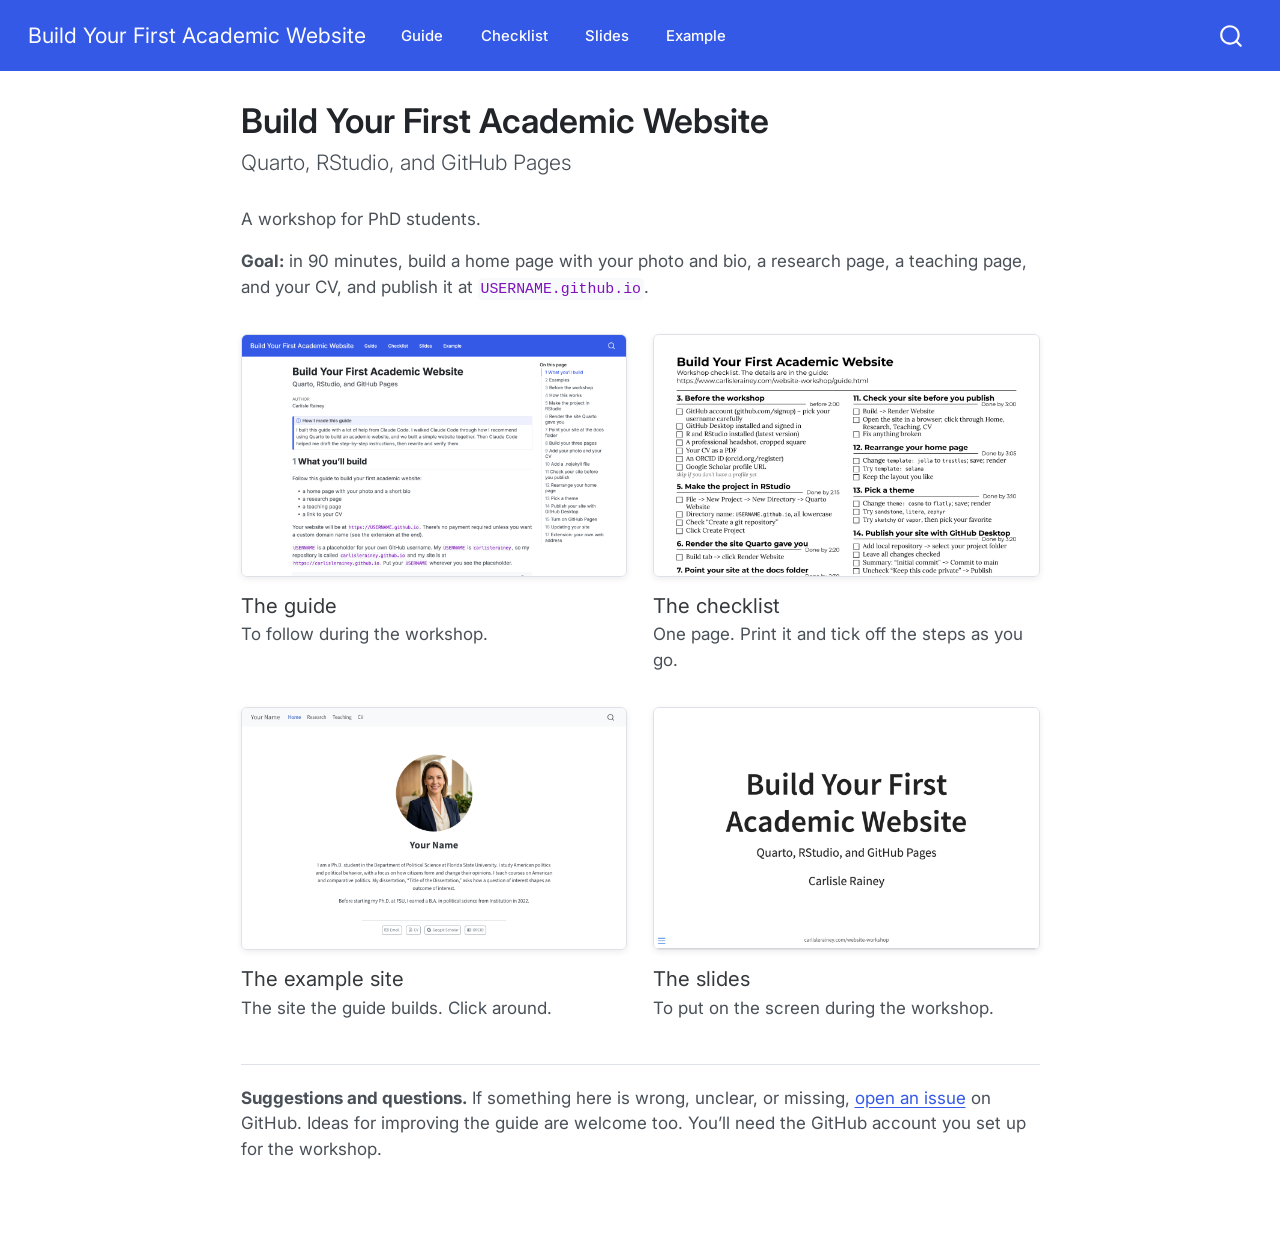
==== docs/index.html @ 096cf52f "Initialize Fall 2026 version" ====
<!DOCTYPE html>
<html xmlns="http://www.w3.org/1999/xhtml" lang="en" xml:lang="en"><head>

<meta charset="utf-8">
<meta name="generator" content="quarto-1.6.42">

<meta name="viewport" content="width=device-width, initial-scale=1.0, user-scalable=yes">


<title>Build Your First Academic Website</title>
<style>
code{white-space: pre-wrap;}
span.smallcaps{font-variant: small-caps;}
div.columns{display: flex; gap: min(4vw, 1.5em);}
div.column{flex: auto; overflow-x: auto;}
div.hanging-indent{margin-left: 1.5em; text-indent: -1.5em;}
ul.task-list{list-style: none;}
ul.task-list li input[type="checkbox"] {
  width: 0.8em;
  margin: 0 0.8em 0.2em -1em; /* quarto-specific, see https://github.com/quarto-dev/quarto-cli/issues/4556 */ 
  vertical-align: middle;
}
</style>


<script src="site_libs/quarto-nav/quarto-nav.js"></script>
<script src="site_libs/quarto-nav/headroom.min.js"></script>
<script src="site_libs/clipboard/clipboard.min.js"></script>
<script src="site_libs/quarto-search/autocomplete.umd.js"></script>
<script src="site_libs/quarto-search/fuse.min.js"></script>
<script src="site_libs/quarto-search/quarto-search.js"></script>
<meta name="quarto:offset" content="./">
<script src="site_libs/quarto-html/quarto.js"></script>
<script src="site_libs/quarto-html/popper.min.js"></script>
<script src="site_libs/quarto-html/tippy.umd.min.js"></script>
<script src="site_libs/quarto-html/anchor.min.js"></script>
<link href="site_libs/quarto-html/tippy.css" rel="stylesheet">
<link href="site_libs/quarto-html/quarto-syntax-highlighting-2f5df379a58b258e96c21c0638c20c03.css" rel="stylesheet" id="quarto-text-highlighting-styles">
<script src="site_libs/bootstrap/bootstrap.min.js"></script>
<link href="site_libs/bootstrap/bootstrap-icons.css" rel="stylesheet">
<link href="site_libs/bootstrap/bootstrap-fb111ea82d72e5bd18f836ed95d90a79.min.css" rel="stylesheet" append-hash="true" id="quarto-bootstrap" data-mode="light">
<script id="quarto-search-options" type="application/json">{
  "location": "navbar",
  "copy-button": false,
  "collapse-after": 3,
  "panel-placement": "end",
  "type": "overlay",
  "limit": 50,
  "keyboard-shortcut": [
    "f",
    "/",
    "s"
  ],
  "show-item-context": false,
  "language": {
    "search-no-results-text": "No results",
    "search-matching-documents-text": "matching documents",
    "search-copy-link-title": "Copy link to search",
    "search-hide-matches-text": "Hide additional matches",
    "search-more-match-text": "more match in this document",
    "search-more-matches-text": "more matches in this document",
    "search-clear-button-title": "Clear",
    "search-text-placeholder": "",
    "search-detached-cancel-button-title": "Cancel",
    "search-submit-button-title": "Submit",
    "search-label": "Search"
  }
}</script>


<link rel="stylesheet" href="styles.css">
</head>

<body class="nav-fixed fullcontent">

<div id="quarto-search-results"></div>
  <header id="quarto-header" class="headroom fixed-top">
    <nav class="navbar navbar-expand-lg " data-bs-theme="dark">
      <div class="navbar-container container-fluid">
      <div class="navbar-brand-container mx-auto">
    <a class="navbar-brand" href="./index.html">
    <span class="navbar-title">Build Your First Academic Website</span>
    </a>
  </div>
            <div id="quarto-search" class="" title="Search"></div>
          <button class="navbar-toggler" type="button" data-bs-toggle="collapse" data-bs-target="#navbarCollapse" aria-controls="navbarCollapse" role="menu" aria-expanded="false" aria-label="Toggle navigation" onclick="if (window.quartoToggleHeadroom) { window.quartoToggleHeadroom(); }">
  <span class="navbar-toggler-icon"></span>
</button>
          <div class="collapse navbar-collapse" id="navbarCollapse">
            <ul class="navbar-nav navbar-nav-scroll me-auto">
  <li class="nav-item">
    <a class="nav-link" href="./guide.html"> 
<span class="menu-text">Guide</span></a>
  </li>  
  <li class="nav-item">
    <a class="nav-link" href="./checklist/checklist.pdf"> 
<span class="menu-text">Checklist</span></a>
  </li>  
  <li class="nav-item">
    <a class="nav-link" href="./slides.html"> 
<span class="menu-text">Slides</span></a>
  </li>  
  <li class="nav-item">
    <a class="nav-link" href="./example/"> 
<span class="menu-text">Example</span></a>
  </li>  
</ul>
          </div> <!-- /navcollapse -->
            <div class="quarto-navbar-tools">
</div>
      </div> <!-- /container-fluid -->
    </nav>
</header>
<!-- content -->
<div id="quarto-content" class="quarto-container page-columns page-rows-contents page-layout-article page-navbar">
<!-- sidebar -->
<!-- margin-sidebar -->
    
<!-- main -->
<main class="content" id="quarto-document-content">

<header id="title-block-header" class="quarto-title-block default">
<div class="quarto-title">
<h1 class="title">Build Your First Academic Website</h1>
<p class="subtitle lead">Quarto, RStudio, and GitHub Pages</p>
</div>



<div class="quarto-title-meta">

    
  
    
  </div>
  


</header>


<p>A workshop for PhD students.</p>
<p><strong>Goal:</strong> in 90 minutes, build a home page with your photo and bio, a research page, a teaching page, and your CV, and publish it at <code>USERNAME.github.io</code>.</p>
<div class="grid previews">
<div class="g-col-12 g-col-md-6">
<p><a href="./guide.html"><img src="previews/guide.png" class="preview-shot img-fluid" alt="The first page of the guide, showing the title and the opening section."></a></p>
<section id="the-guide" class="level3">
<h3 class="anchored" data-anchor-id="the-guide"><a href="./guide.html">The guide</a></h3>
<p>To follow during the workshop.</p>
</section>
</div>
<div class="g-col-12 g-col-md-6">
<p><a href="checklist/checklist.pdf"><img src="previews/checklist.png" class="preview-shot img-fluid" alt="The top of the one-page checklist, showing the title and the first sections."></a></p>
<section id="the-checklist" class="level3">
<h3 class="anchored" data-anchor-id="the-checklist"><a href="checklist/checklist.pdf">The checklist</a></h3>
<p>One page. Print it and tick off the steps as you go.</p>
</section>
</div>
<div class="g-col-12 g-col-md-6">
<p><a href="example/"><img src="previews/example.png" class="preview-shot img-fluid" alt="The home page of the example site, showing a photo, a bio, and Email, CV, Google Scholar, and ORCID buttons."></a></p>
<section id="the-example-site" class="level3">
<h3 class="anchored" data-anchor-id="the-example-site"><a href="example/">The example site</a></h3>
<p>The site the guide builds. Click around.</p>
</section>
</div>
<div class="g-col-12 g-col-md-6">
<p><a href="slides.html"><img src="previews/slides.png" class="preview-shot img-fluid" alt="The title slide of the workshop slide deck."></a></p>
<section id="the-slides" class="level3">
<h3 class="anchored" data-anchor-id="the-slides"><a href="slides.html">The slides</a></h3>
<p>To put on the screen during the workshop.</p>
</section>
</div>
</div>
<div class="suggest">
<p><strong>Suggestions and questions.</strong> If something here is wrong, unclear, or missing, <a href="https://github.com/carlislerainey/website-workshop/issues">open an issue</a> on GitHub. Ideas for improving the guide are welcome too. You’ll need the GitHub account you set up for the workshop.</p>
</div>



</main> <!-- /main -->
<script id="quarto-html-after-body" type="application/javascript">
window.document.addEventListener("DOMContentLoaded", function (event) {
  const toggleBodyColorMode = (bsSheetEl) => {
    const mode = bsSheetEl.getAttribute("data-mode");
    const bodyEl = window.document.querySelector("body");
    if (mode === "dark") {
      bodyEl.classList.add("quarto-dark");
      bodyEl.classList.remove("quarto-light");
    } else {
      bodyEl.classList.add("quarto-light");
      bodyEl.classList.remove("quarto-dark");
    }
  }
  const toggleBodyColorPrimary = () => {
    const bsSheetEl = window.document.querySelector("link#quarto-bootstrap");
    if (bsSheetEl) {
      toggleBodyColorMode(bsSheetEl);
    }
  }
  toggleBodyColorPrimary();  
  const icon = "";
  const anchorJS = new window.AnchorJS();
  anchorJS.options = {
    placement: 'right',
    icon: icon
  };
  anchorJS.add('.anchored');
  const isCodeAnnotation = (el) => {
    for (const clz of el.classList) {
      if (clz.startsWith('code-annotation-')) {                     
        return true;
      }
    }
    return false;
  }
  const onCopySuccess = function(e) {
    // button target
    const button = e.trigger;
    // don't keep focus
    button.blur();
    // flash "checked"
    button.classList.add('code-copy-button-checked');
    var currentTitle = button.getAttribute("title");
    button.setAttribute("title", "Copied!");
    let tooltip;
    if (window.bootstrap) {
      button.setAttribute("data-bs-toggle", "tooltip");
      button.setAttribute("data-bs-placement", "left");
      button.setAttribute("data-bs-title", "Copied!");
      tooltip = new bootstrap.Tooltip(button, 
        { trigger: "manual", 
          customClass: "code-copy-button-tooltip",
          offset: [0, -8]});
      tooltip.show();    
    }
    setTimeout(function() {
      if (tooltip) {
        tooltip.hide();
        button.removeAttribute("data-bs-title");
        button.removeAttribute("data-bs-toggle");
        button.removeAttribute("data-bs-placement");
      }
      button.setAttribute("title", currentTitle);
      button.classList.remove('code-copy-button-checked');
    }, 1000);
    // clear code selection
    e.clearSelection();
  }
  const getTextToCopy = function(trigger) {
      const codeEl = trigger.previousElementSibling.cloneNode(true);
      for (const childEl of codeEl.children) {
        if (isCodeAnnotation(childEl)) {
          childEl.remove();
        }
      }
      return codeEl.innerText;
  }
  const clipboard = new window.ClipboardJS('.code-copy-button:not([data-in-quarto-modal])', {
    text: getTextToCopy
  });
  clipboard.on('success', onCopySuccess);
  if (window.document.getElementById('quarto-embedded-source-code-modal')) {
    const clipboardModal = new window.ClipboardJS('.code-copy-button[data-in-quarto-modal]', {
      text: getTextToCopy,
      container: window.document.getElementById('quarto-embedded-source-code-modal')
    });
    clipboardModal.on('success', onCopySuccess);
  }
    var localhostRegex = new RegExp(/^(?:http|https):\/\/localhost\:?[0-9]*\//);
    var mailtoRegex = new RegExp(/^mailto:/);
      var filterRegex = new RegExp("https:\/\/www\.carlislerainey\.com\/website-workshop");
    var isInternal = (href) => {
        return filterRegex.test(href) || localhostRegex.test(href) || mailtoRegex.test(href);
    }
    // Inspect non-navigation links and adorn them if external
 	var links = window.document.querySelectorAll('a[href]:not(.nav-link):not(.navbar-brand):not(.toc-action):not(.sidebar-link):not(.sidebar-item-toggle):not(.pagination-link):not(.no-external):not([aria-hidden]):not(.dropdown-item):not(.quarto-navigation-tool):not(.about-link)');
    for (var i=0; i<links.length; i++) {
      const link = links[i];
      if (!isInternal(link.href)) {
        // undo the damage that might have been done by quarto-nav.js in the case of
        // links that we want to consider external
        if (link.dataset.originalHref !== undefined) {
          link.href = link.dataset.originalHref;
        }
          // target, if specified
          link.setAttribute("target", "_blank");
          if (link.getAttribute("rel") === null) {
            link.setAttribute("rel", "noopener");
          }
      }
    }
  function tippyHover(el, contentFn, onTriggerFn, onUntriggerFn) {
    const config = {
      allowHTML: true,
      maxWidth: 500,
      delay: 100,
      arrow: false,
      appendTo: function(el) {
          return el.parentElement;
      },
      interactive: true,
      interactiveBorder: 10,
      theme: 'quarto',
      placement: 'bottom-start',
    };
    if (contentFn) {
      config.content = contentFn;
    }
    if (onTriggerFn) {
      config.onTrigger = onTriggerFn;
    }
    if (onUntriggerFn) {
      config.onUntrigger = onUntriggerFn;
    }
    window.tippy(el, config); 
  }
  const noterefs = window.document.querySelectorAll('a[role="doc-noteref"]');
  for (var i=0; i<noterefs.length; i++) {
    const ref = noterefs[i];
    tippyHover(ref, function() {
      // use id or data attribute instead here
      let href = ref.getAttribute('data-footnote-href') || ref.getAttribute('href');
      try { href = new URL(href).hash; } catch {}
      const id = href.replace(/^#\/?/, "");
      const note = window.document.getElementById(id);
      if (note) {
        return note.innerHTML;
      } else {
        return "";
      }
    });
  }
  const xrefs = window.document.querySelectorAll('a.quarto-xref');
  const processXRef = (id, note) => {
    // Strip column container classes
    const stripColumnClz = (el) => {
      el.classList.remove("page-full", "page-columns");
      if (el.children) {
        for (const child of el.children) {
          stripColumnClz(child);
        }
      }
    }
    stripColumnClz(note)
    if (id === null || id.startsWith('sec-')) {
      // Special case sections, only their first couple elements
      const container = document.createElement("div");
      if (note.children && note.children.length > 2) {
        container.appendChild(note.children[0].cloneNode(true));
        for (let i = 1; i < note.children.length; i++) {
          const child = note.children[i];
          if (child.tagName === "P" && child.innerText === "") {
            continue;
          } else {
            container.appendChild(child.cloneNode(true));
            break;
          }
        }
        if (window.Quarto?.typesetMath) {
          window.Quarto.typesetMath(container);
        }
        return container.innerHTML
      } else {
        if (window.Quarto?.typesetMath) {
          window.Quarto.typesetMath(note);
        }
        return note.innerHTML;
      }
    } else {
      // Remove any anchor links if they are present
      const anchorLink = note.querySelector('a.anchorjs-link');
      if (anchorLink) {
        anchorLink.remove();
      }
      if (window.Quarto?.typesetMath) {
        window.Quarto.typesetMath(note);
      }
      if (note.classList.contains("callout")) {
        return note.outerHTML;
      } else {
        return note.innerHTML;
      }
    }
  }
  for (var i=0; i<xrefs.length; i++) {
    const xref = xrefs[i];
    tippyHover(xref, undefined, function(instance) {
      instance.disable();
      let url = xref.getAttribute('href');
      let hash = undefined; 
      if (url.startsWith('#')) {
        hash = url;
      } else {
        try { hash = new URL(url).hash; } catch {}
      }
      if (hash) {
        const id = hash.replace(/^#\/?/, "");
        const note = window.document.getElementById(id);
        if (note !== null) {
          try {
            const html = processXRef(id, note.cloneNode(true));
            instance.setContent(html);
          } finally {
            instance.enable();
            instance.show();
          }
        } else {
          // See if we can fetch this
          fetch(url.split('#')[0])
          .then(res => res.text())
          .then(html => {
            const parser = new DOMParser();
            const htmlDoc = parser.parseFromString(html, "text/html");
            const note = htmlDoc.getElementById(id);
            if (note !== null) {
              const html = processXRef(id, note);
              instance.setContent(html);
            } 
          }).finally(() => {
            instance.enable();
            instance.show();
          });
        }
      } else {
        // See if we can fetch a full url (with no hash to target)
        // This is a special case and we should probably do some content thinning / targeting
        fetch(url)
        .then(res => res.text())
        .then(html => {
          const parser = new DOMParser();
          const htmlDoc = parser.parseFromString(html, "text/html");
          const note = htmlDoc.querySelector('main.content');
          if (note !== null) {
            // This should only happen for chapter cross references
            // (since there is no id in the URL)
            // remove the first header
            if (note.children.length > 0 && note.children[0].tagName === "HEADER") {
              note.children[0].remove();
            }
            const html = processXRef(null, note);
            instance.setContent(html);
          } 
        }).finally(() => {
          instance.enable();
          instance.show();
        });
      }
    }, function(instance) {
    });
  }
      let selectedAnnoteEl;
      const selectorForAnnotation = ( cell, annotation) => {
        let cellAttr = 'data-code-cell="' + cell + '"';
        let lineAttr = 'data-code-annotation="' +  annotation + '"';
        const selector = 'span[' + cellAttr + '][' + lineAttr + ']';
        return selector;
      }
      const selectCodeLines = (annoteEl) => {
        const doc = window.document;
        const targetCell = annoteEl.getAttribute("data-target-cell");
        const targetAnnotation = annoteEl.getAttribute("data-target-annotation");
        const annoteSpan = window.document.querySelector(selectorForAnnotation(targetCell, targetAnnotation));
        const lines = annoteSpan.getAttribute("data-code-lines").split(",");
        const lineIds = lines.map((line) => {
          return targetCell + "-" + line;
        })
        let top = null;
        let height = null;
        let parent = null;
        if (lineIds.length > 0) {
            //compute the position of the single el (top and bottom and make a div)
            const el = window.document.getElementById(lineIds[0]);
            top = el.offsetTop;
            height = el.offsetHeight;
            parent = el.parentElement.parentElement;
          if (lineIds.length > 1) {
            const lastEl = window.document.getElementById(lineIds[lineIds.length - 1]);
            const bottom = lastEl.offsetTop + lastEl.offsetHeight;
            height = bottom - top;
          }
          if (top !== null && height !== null && parent !== null) {
            // cook up a div (if necessary) and position it 
            let div = window.document.getElementById("code-annotation-line-highlight");
            if (div === null) {
              div = window.document.createElement("div");
              div.setAttribute("id", "code-annotation-line-highlight");
              div.style.position = 'absolute';
              parent.appendChild(div);
            }
            div.style.top = top - 2 + "px";
            div.style.height = height + 4 + "px";
            div.style.left = 0;
            let gutterDiv = window.document.getElementById("code-annotation-line-highlight-gutter");
            if (gutterDiv === null) {
              gutterDiv = window.document.createElement("div");
              gutterDiv.setAttribute("id", "code-annotation-line-highlight-gutter");
              gutterDiv.style.position = 'absolute';
              const codeCell = window.document.getElementById(targetCell);
              const gutter = codeCell.querySelector('.code-annotation-gutter');
              gutter.appendChild(gutterDiv);
            }
            gutterDiv.style.top = top - 2 + "px";
            gutterDiv.style.height = height + 4 + "px";
          }
          selectedAnnoteEl = annoteEl;
        }
      };
      const unselectCodeLines = () => {
        const elementsIds = ["code-annotation-line-highlight", "code-annotation-line-highlight-gutter"];
        elementsIds.forEach((elId) => {
          const div = window.document.getElementById(elId);
          if (div) {
            div.remove();
          }
        });
        selectedAnnoteEl = undefined;
      };
        // Handle positioning of the toggle
    window.addEventListener(
      "resize",
      throttle(() => {
        elRect = undefined;
        if (selectedAnnoteEl) {
          selectCodeLines(selectedAnnoteEl);
        }
      }, 10)
    );
    function throttle(fn, ms) {
    let throttle = false;
    let timer;
      return (...args) => {
        if(!throttle) { // first call gets through
            fn.apply(this, args);
            throttle = true;
        } else { // all the others get throttled
            if(timer) clearTimeout(timer); // cancel #2
            timer = setTimeout(() => {
              fn.apply(this, args);
              timer = throttle = false;
            }, ms);
        }
      };
    }
      // Attach click handler to the DT
      const annoteDls = window.document.querySelectorAll('dt[data-target-cell]');
      for (const annoteDlNode of annoteDls) {
        annoteDlNode.addEventListener('click', (event) => {
          const clickedEl = event.target;
          if (clickedEl !== selectedAnnoteEl) {
            unselectCodeLines();
            const activeEl = window.document.querySelector('dt[data-target-cell].code-annotation-active');
            if (activeEl) {
              activeEl.classList.remove('code-annotation-active');
            }
            selectCodeLines(clickedEl);
            clickedEl.classList.add('code-annotation-active');
          } else {
            // Unselect the line
            unselectCodeLines();
            clickedEl.classList.remove('code-annotation-active');
          }
        });
      }
  const findCites = (el) => {
    const parentEl = el.parentElement;
    if (parentEl) {
      const cites = parentEl.dataset.cites;
      if (cites) {
        return {
          el,
          cites: cites.split(' ')
        };
      } else {
        return findCites(el.parentElement)
      }
    } else {
      return undefined;
    }
  };
  var bibliorefs = window.document.querySelectorAll('a[role="doc-biblioref"]');
  for (var i=0; i<bibliorefs.length; i++) {
    const ref = bibliorefs[i];
    const citeInfo = findCites(ref);
    if (citeInfo) {
      tippyHover(citeInfo.el, function() {
        var popup = window.document.createElement('div');
        citeInfo.cites.forEach(function(cite) {
          var citeDiv = window.document.createElement('div');
          citeDiv.classList.add('hanging-indent');
          citeDiv.classList.add('csl-entry');
          var biblioDiv = window.document.getElementById('ref-' + cite);
          if (biblioDiv) {
            citeDiv.innerHTML = biblioDiv.innerHTML;
          }
          popup.appendChild(citeDiv);
        });
        return popup.innerHTML;
      });
    }
  }
});
</script>
</div> <!-- /content -->




</body></html>
---- docs/site_libs/quarto-html/tippy.css ----
.tippy-box[data-animation=fade][data-state=hidden]{opacity:0}[data-tippy-root]{max-width:calc(100vw - 10px)}.tippy-box{position:relative;background-color:#333;color:#fff;border-radius:4px;font-size:14px;line-height:1.4;white-space:normal;outline:0;transition-property:transform,visibility,opacity}.tippy-box[data-placement^=top]>.tippy-arrow{bottom:0}.tippy-box[data-placement^=top]>.tippy-arrow:before{bottom:-7px;left:0;border-width:8px 8px 0;border-top-color:initial;transform-origin:center top}.tippy-box[data-placement^=bottom]>.tippy-arrow{top:0}.tippy-box[data-placement^=bottom]>.tippy-arrow:before{top:-7px;left:0;border-width:0 8px 8px;border-bottom-color:initial;transform-origin:center bottom}.tippy-box[data-placement^=left]>.tippy-arrow{right:0}.tippy-box[data-placement^=left]>.tippy-arrow:before{border-width:8px 0 8px 8px;border-left-color:initial;right:-7px;transform-origin:center left}.tippy-box[data-placement^=right]>.tippy-arrow{left:0}.tippy-box[data-placement^=right]>.tippy-arrow:before{left:-7px;border-width:8px 8px 8px 0;border-right-color:initial;transform-origin:center right}.tippy-box[data-inertia][data-state=visible]{transition-timing-function:cubic-bezier(.54,1.5,.38,1.11)}.tippy-arrow{width:16px;height:16px;color:#333}.tippy-arrow:before{content:"";position:absolute;border-color:transparent;border-style:solid}.tippy-content{position:relative;padding:5px 9px;z-index:1}
---- docs/site_libs/quarto-html/quarto-syntax-highlighting-2f5df379a58b258e96c21c0638c20c03.css ----
/* quarto syntax highlight colors */
:root {
  --quarto-hl-ot-color: #003B4F;
  --quarto-hl-at-color: #657422;
  --quarto-hl-ss-color: #20794D;
  --quarto-hl-an-color: #5E5E5E;
  --quarto-hl-fu-color: #4758AB;
  --quarto-hl-st-color: #20794D;
  --quarto-hl-cf-color: #003B4F;
  --quarto-hl-op-color: #5E5E5E;
  --quarto-hl-er-color: #AD0000;
  --quarto-hl-bn-color: #AD0000;
  --quarto-hl-al-color: #AD0000;
  --quarto-hl-va-color: #111111;
  --quarto-hl-bu-color: inherit;
  --quarto-hl-ex-color: inherit;
  --quarto-hl-pp-color: #AD0000;
  --quarto-hl-in-color: #5E5E5E;
  --quarto-hl-vs-color: #20794D;
  --quarto-hl-wa-color: #5E5E5E;
  --quarto-hl-do-color: #5E5E5E;
  --quarto-hl-im-color: #00769E;
  --quarto-hl-ch-color: #20794D;
  --quarto-hl-dt-color: #AD0000;
  --quarto-hl-fl-color: #AD0000;
  --quarto-hl-co-color: #5E5E5E;
  --quarto-hl-cv-color: #5E5E5E;
  --quarto-hl-cn-color: #8f5902;
  --quarto-hl-sc-color: #5E5E5E;
  --quarto-hl-dv-color: #AD0000;
  --quarto-hl-kw-color: #003B4F;
}

/* other quarto variables */
:root {
  --quarto-font-monospace: SFMono-Regular, Menlo, Monaco, Consolas, "Liberation Mono", "Courier New", monospace;
}

pre > code.sourceCode > span {
  color: #003B4F;
}

code span {
  color: #003B4F;
}

code.sourceCode > span {
  color: #003B4F;
}

div.sourceCode,
div.sourceCode pre.sourceCode {
  color: #003B4F;
}

code span.ot {
  color: #003B4F;
  font-style: inherit;
}

code span.at {
  color: #657422;
  font-style: inherit;
}

code span.ss {
  color: #20794D;
  font-style: inherit;
}

code span.an {
  color: #5E5E5E;
  font-style: inherit;
}

code span.fu {
  color: #4758AB;
  font-style: inherit;
}

code span.st {
  color: #20794D;
  font-style: inherit;
}

code span.cf {
  color: #003B4F;
  font-weight: bold;
  font-style: inherit;
}

code span.op {
  color: #5E5E5E;
  font-style: inherit;
}

code span.er {
  color: #AD0000;
  font-style: inherit;
}

code span.bn {
  color: #AD0000;
  font-style: inherit;
}

code span.al {
  color: #AD0000;
  font-style: inherit;
}

code span.va {
  color: #111111;
  font-style: inherit;
}

code span.bu {
  font-style: inherit;
}

code span.ex {
  font-style: inherit;
}

code span.pp {
  color: #AD0000;
  font-style: inherit;
}

code span.in {
  color: #5E5E5E;
  font-style: inherit;
}

code span.vs {
  color: #20794D;
  font-style: inherit;
}

code span.wa {
  color: #5E5E5E;
  font-style: italic;
}

code span.do {
  color: #5E5E5E;
  font-style: italic;
}

code span.im {
  color: #00769E;
  font-style: inherit;
}

code span.ch {
  color: #20794D;
  font-style: inherit;
}

code span.dt {
  color: #AD0000;
  font-style: inherit;
}

code span.fl {
  color: #AD0000;
  font-style: inherit;
}

code span.co {
  color: #5E5E5E;
  font-style: inherit;
}

code span.cv {
  color: #5E5E5E;
  font-style: italic;
}

code span.cn {
  color: #8f5902;
  font-style: inherit;
}

code span.sc {
  color: #5E5E5E;
  font-style: inherit;
}

code span.dv {
  color: #AD0000;
  font-style: inherit;
}

code span.kw {
  color: #003B4F;
  font-weight: bold;
  font-style: inherit;
}

.prevent-inlining {
  content: "</";
}

/*# sourceMappingURL=35eb38a806ee71ea6d2563be2308c832.css.map */
---- docs/styles.css ----
/* Homepage preview cards */
.previews { margin-top: 2rem; row-gap: 2rem; }

/* Quarto wraps the image in a figure; strip its default margin/centering
   so the card reads as one block with the heading below it. */
.previews figure { margin: 0; }
.previews figure > p { margin: 0; }

.previews a {
  text-decoration: none;
  color: inherit;
}

.preview-shot {
  width: 100%;
  height: auto;
  display: block;
  border: 1px solid #dee2e6;
  border-radius: 6px;
  box-shadow: 0 2px 6px rgba(0, 0, 0, 0.08);
  transition: box-shadow 0.15s ease, transform 0.15s ease, border-color 0.15s ease;
}

.previews a:hover .preview-shot {
  border-color: #adb5bd;
  box-shadow: 0 6px 16px rgba(0, 0, 0, 0.14);
  transform: translateY(-2px);
}

.previews h3 {
  margin-top: 1rem;
  margin-bottom: 0.25rem;
  font-size: 1.2rem;
}

.previews h3 a {
  text-decoration: none;
  color: inherit;
}

/* Suppress Quarto's hover anchor-link (the paragraph mark) on these
   headings only -- it looks out of place on a card heading. */
.previews h3 a.anchorjs-link {
  display: none !important;
}

.previews p {
  margin-bottom: 0;
  color: #495057;
}

/* Closing note under the preview cards */
.suggest {
  margin-top: 2.5rem;
  padding-top: 1.25rem;
  border-top: 1px solid #dee2e6;
  color: #495057;
}
.suggest p { margin-bottom: 0; }
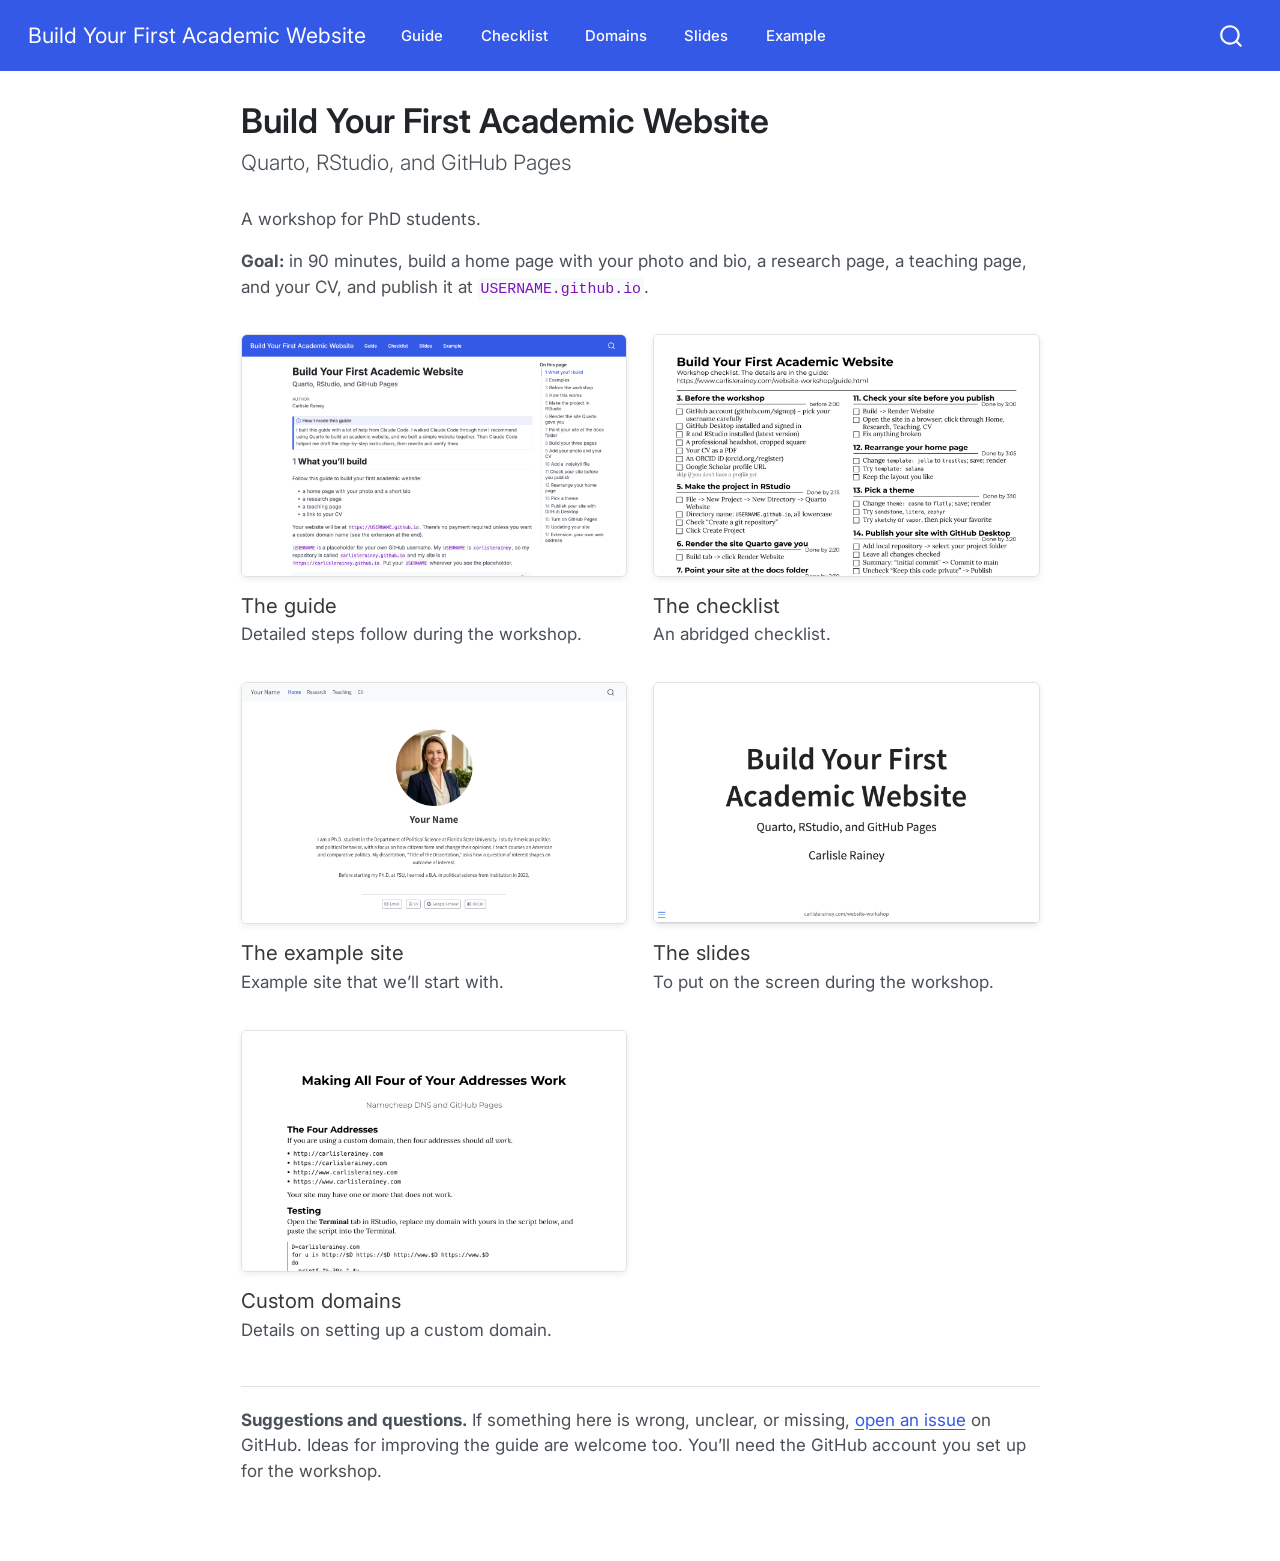
==== commit 2fbc28f0: "Update (add custom domain guide)" ====
--- a/docs/index.html
+++ b/docs/index.html
@@ -97,6 +97,10 @@
 <span class="menu-text">Checklist</span></a>
   </li>  
   <li class="nav-item">
+    <a class="nav-link" href="./domains/domains.pdf"> 
+<span class="menu-text">Domains</span></a>
+  </li>  
+  <li class="nav-item">
     <a class="nav-link" href="./slides.html"> 
 <span class="menu-text">Slides</span></a>
   </li>  
@@ -146,21 +150,21 @@
 <p><a href="./guide.html"><img src="previews/guide.png" class="preview-shot img-fluid" alt="The first page of the guide, showing the title and the opening section."></a></p>
 <section id="the-guide" class="level3">
 <h3 class="anchored" data-anchor-id="the-guide"><a href="./guide.html">The guide</a></h3>
-<p>To follow during the workshop.</p>
+<p>Detailed steps follow during the workshop.</p>
 </section>
 </div>
 <div class="g-col-12 g-col-md-6">
 <p><a href="checklist/checklist.pdf"><img src="previews/checklist.png" class="preview-shot img-fluid" alt="The top of the one-page checklist, showing the title and the first sections."></a></p>
 <section id="the-checklist" class="level3">
 <h3 class="anchored" data-anchor-id="the-checklist"><a href="checklist/checklist.pdf">The checklist</a></h3>
-<p>One page. Print it and tick off the steps as you go.</p>
+<p>An abridged checklist.</p>
 </section>
 </div>
 <div class="g-col-12 g-col-md-6">
 <p><a href="example/"><img src="previews/example.png" class="preview-shot img-fluid" alt="The home page of the example site, showing a photo, a bio, and Email, CV, Google Scholar, and ORCID buttons."></a></p>
 <section id="the-example-site" class="level3">
 <h3 class="anchored" data-anchor-id="the-example-site"><a href="example/">The example site</a></h3>
-<p>The site the guide builds. Click around.</p>
+<p>Example site that we’ll start with.</p>
 </section>
 </div>
 <div class="g-col-12 g-col-md-6">
@@ -168,6 +172,13 @@
 <section id="the-slides" class="level3">
 <h3 class="anchored" data-anchor-id="the-slides"><a href="slides.html">The slides</a></h3>
 <p>To put on the screen during the workshop.</p>
+</section>
+</div>
+<div class="g-col-12 g-col-md-6">
+<p><a href="domains/domains.pdf"><img src="previews/domains.png" class="preview-shot img-fluid" alt="The first page of the domains guide, showing the title and the list of four addresses."></a></p>
+<section id="custom-domains" class="level3">
+<h3 class="anchored" data-anchor-id="custom-domains"><a href="domains/domains.pdf">Custom domains</a></h3>
+<p>Details on setting up a custom domain.</p>
 </section>
 </div>
 </div>
